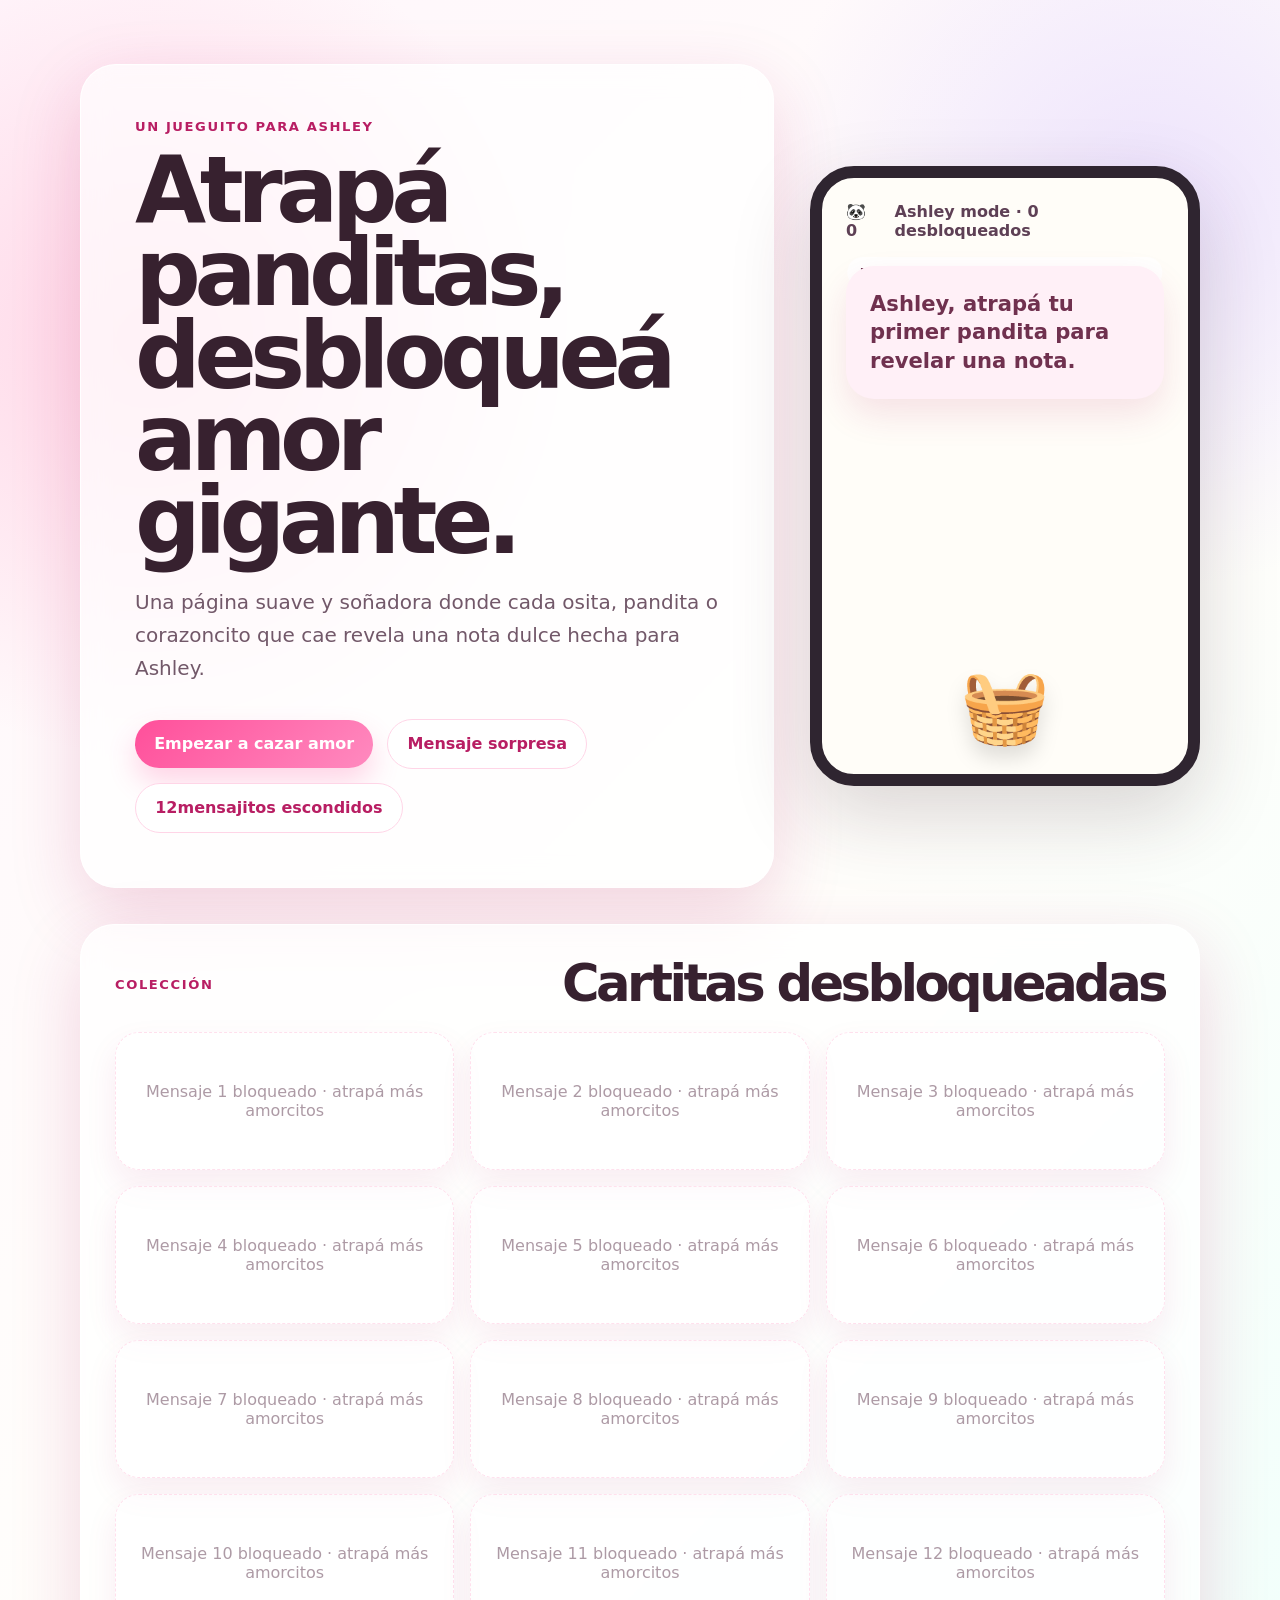
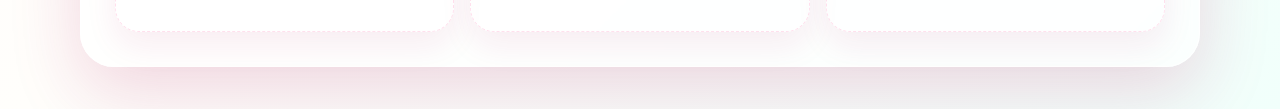
==== index.html @ 13f4b1ed "feat: add Ashley panda love catcher" ====
<!doctype html>
<html lang="es">
<head>
  <meta charset="utf-8" />
  <meta name="viewport" content="width=device-width, initial-scale=1" />
  <meta name="description" content="Un mini juego de amor para Ashley: atrapá panditas, ositas y corazones para descubrir mensajes dulces." />
  <meta name="theme-color" content="#fff6fb" />
  <title>Para Ashley · Panda Love Catcher</title>
  <link rel="stylesheet" href="styles.css" />
</head>
<body>
  <a class="skip-link" href="#game">Saltar al juego</a>

  <main class="page-shell">
    <section class="soft-storybook" aria-labelledby="hero-title">
      <div class="storybook-card storybook-card--intro">
        <p class="eyebrow">Un jueguito para Ashley</p>
        <h1 id="hero-title">Atrapá panditas, desbloqueá amor gigante.</h1>
        <p class="hero-text">
          Una página suave y soñadora donde cada osita, pandita o corazoncito que cae
          revela una nota dulce hecha para Ashley.
        </p>
        <div class="hero-actions" aria-label="Acciones principales">
          <a class="button button--primary" href="#game">Empezar a cazar amor</a>
          <button class="button button--ghost" id="surpriseButton" type="button">Mensaje sorpresa</button>
          <span class="hidden-count"><span id="totalMessages">0</span> mensajitos escondidos</span>
        </div>
      </div>

      <section class="phone-game" id="game" aria-labelledby="game-title">
        <div class="phone-game__hud">
          <span>🐼 <strong id="score">0</strong></span>
          <span>Ashley mode · <strong id="unlocked">0</strong> desbloqueados</span>
        </div>

        <h2 class="sr-only" id="game-title">Juego de atrapar panditas para Ashley</h2>
        <div class="game-stage" id="gameStage" tabindex="0" role="application" aria-label="Juego: usá mouse, dedo o flechas para mover la canasta">
          <p class="stage-hint">Usá el mouse, el dedo o las flechas ← →</p>
          <div class="falling-items" id="fallingItems" aria-hidden="true"></div>
          <div class="message-card" aria-live="polite">
            <p id="currentMessage">Ashley, atrapá tu primer pandita para revelar una nota.</p>
          </div>
          <div class="basket" id="basket" aria-hidden="true">🧺</div>
        </div>
      </section>
    </section>

    <section class="notes" aria-labelledby="notes-title">
      <div class="notes__intro">
        <p class="eyebrow">Colección</p>
        <h2 id="notes-title">Cartitas desbloqueadas</h2>
      </div>
      <ol class="notes-grid" id="notesGrid"></ol>
    </section>
  </main>

  <script src="script.js"></script>
</body>
</html>
---- styles.css ----
:root {
  color-scheme: light;
  --bg: #fff6fb;
  --ink: #37212f;
  --muted: #725869;
  --rose: #ff77ad;
  --rose-dark: #b81e63;
  --cream: #fffdf8;
  --mint: #bcebdc;
  --lavender: #d9c7ff;
  --shadow: 0 24px 70px rgba(184, 30, 99, 0.18);
}

* { box-sizing: border-box; }

html { scroll-behavior: smooth; }

body {
  margin: 0;
  min-height: 100vh;
  font-family: Inter, ui-sans-serif, system-ui, -apple-system, BlinkMacSystemFont, "Segoe UI", sans-serif;
  color: var(--ink);
  background:
    radial-gradient(circle at 12% 20%, rgba(255, 119, 173, 0.28), transparent 26rem),
    radial-gradient(circle at 90% 12%, rgba(217, 199, 255, 0.48), transparent 24rem),
    linear-gradient(135deg, var(--bg), #fffefb 58%, #f1fffb);
}

button,
a { -webkit-tap-highlight-color: transparent; }

button { font: inherit; }

.skip-link {
  position: fixed;
  left: 1rem;
  top: 1rem;
  transform: translateY(-160%);
  z-index: 20;
  border-radius: 999px;
  background: var(--ink);
  color: white;
  padding: 0.75rem 1rem;
  text-decoration: none;
  transition: transform 160ms ease;
}

.skip-link:focus { transform: translateY(0); }

.page-shell {
  width: min(1120px, calc(100vw - 40px));
  margin: 0 auto;
  padding: 64px 0 42px;
}

.soft-storybook {
  display: grid;
  grid-template-columns: minmax(0, 1fr) 390px;
  gap: 36px;
  align-items: center;
}

.storybook-card,
.notes {
  border: 1px solid rgba(255, 255, 255, 0.9);
  background: rgba(255, 255, 255, 0.68);
  box-shadow: var(--shadow);
  backdrop-filter: blur(14px);
}

.storybook-card--intro {
  border-radius: 36px;
  padding: clamp(34px, 6vw, 54px);
}

.eyebrow {
  margin: 0 0 16px;
  color: var(--rose-dark);
  font-size: 0.82rem;
  font-weight: 850;
  letter-spacing: 0.12em;
  text-transform: uppercase;
}

h1,
h2 { margin: 0; letter-spacing: -0.07em; }

h1 {
  max-width: 740px;
  font-size: clamp(3rem, 8vw, 5.75rem);
  line-height: 0.9;
}

h2 {
  font-size: clamp(2rem, 4vw, 3.2rem);
  line-height: 0.96;
}

.hero-text {
  max-width: 650px;
  margin: 22px 0 0;
  color: var(--muted);
  font-size: clamp(1.08rem, 2vw, 1.25rem);
  line-height: 1.65;
}

.hero-actions {
  display: flex;
  gap: 14px;
  flex-wrap: wrap;
  align-items: center;
  margin-top: 34px;
}

.button,
.hidden-count {
  display: inline-flex;
  align-items: center;
  justify-content: center;
  min-height: 48px;
  border-radius: 999px;
  padding: 0.9rem 1.2rem;
  font-weight: 850;
}

.button {
  border: 0;
  cursor: pointer;
  text-decoration: none;
}

.button:focus-visible,
.game-stage:focus-visible {
  outline: 4px solid rgba(255, 119, 173, 0.45);
  outline-offset: 4px;
}

.button--primary {
  color: white;
  background: linear-gradient(135deg, #ff4f9a, #ff8abf);
  box-shadow: 0 14px 28px rgba(255, 79, 154, 0.24);
}

.button--ghost,
.hidden-count {
  color: var(--rose-dark);
  background: white;
  border: 1px solid #ffd5e7;
}

.phone-game {
  min-height: 620px;
  border-radius: 44px;
  background: var(--cream);
  border: 12px solid #2f2530;
  box-shadow: 0 30px 80px rgba(55, 33, 47, 0.18);
  padding: 24px;
  position: relative;
  overflow: hidden;
}

.phone-game__hud {
  display: flex;
  justify-content: space-between;
  gap: 14px;
  color: #5e4055;
  font-weight: 900;
}

.game-stage {
  position: absolute;
  inset: 66px 0 0;
  overflow: hidden;
  touch-action: none;
  user-select: none;
}

.stage-hint {
  position: absolute;
  z-index: 3;
  left: 50%;
  top: 0;
  transform: translateX(-50%);
  width: max-content;
  max-width: calc(100% - 32px);
  border-radius: 999px;
  background: rgba(255, 255, 255, 0.86);
  color: #6b3450;
  padding: 0.5rem 0.78rem;
  font-size: 0.82rem;
  font-weight: 850;
  text-align: center;
}

.message-card {
  position: absolute;
  z-index: 4;
  left: 24px;
  right: 24px;
  top: 22px;
  border-radius: 28px;
  background: #fff0f7;
  color: #70314f;
  padding: 24px;
  box-shadow: 0 16px 35px rgba(184, 30, 99, 0.12);
}

.message-card p {
  margin: 0;
  font-size: 1.32rem;
  font-weight: 850;
  line-height: 1.35;
}

.falling-item {
  position: absolute;
  z-index: 2;
  width: 54px;
  height: 54px;
  display: grid;
  place-items: center;
  font-size: 2.65rem;
  filter: drop-shadow(0 12px 10px rgba(55, 33, 47, 0.12));
  will-change: transform;
}

.basket {
  position: absolute;
  z-index: 5;
  left: 50%;
  bottom: 34px;
  width: 92px;
  height: 76px;
  display: grid;
  place-items: center;
  font-size: 4.5rem;
  transform: translateX(-50%);
  filter: drop-shadow(0 12px 10px rgba(0, 0, 0, 0.12));
}

.notes {
  margin-top: 36px;
  border-radius: 34px;
  padding: clamp(22px, 4vw, 34px);
}

.notes__intro {
  display: flex;
  gap: 20px;
  align-items: end;
  justify-content: space-between;
  margin-bottom: 24px;
}

.notes-grid {
  display: grid;
  grid-template-columns: repeat(3, minmax(0, 1fr));
  gap: 16px;
  padding: 0;
  margin: 0;
  list-style: none;
}

.note-card {
  min-height: 138px;
  border-radius: 24px;
  background: var(--cream);
  border: 1px solid #ffe0ed;
  padding: 18px;
  color: #674459;
  box-shadow: 0 14px 32px rgba(182, 31, 97, 0.08);
}

.note-card__icon {
  display: block;
  font-size: 2rem;
  margin-bottom: 10px;
}

.note-card--locked {
  display: grid;
  place-items: center;
  color: rgba(103, 68, 89, 0.54);
  text-align: center;
  background: rgba(255, 255, 255, 0.52);
  border-style: dashed;
}

.sr-only {
  position: absolute;
  width: 1px;
  height: 1px;
  padding: 0;
  margin: -1px;
  overflow: hidden;
  clip: rect(0, 0, 0, 0);
  white-space: nowrap;
  border: 0;
}

@media (max-width: 900px) {
  .page-shell {
    width: min(100% - 24px, 680px);
    padding: 24px 0 36px;
  }

  .soft-storybook { grid-template-columns: 1fr; }
  .phone-game { min-height: 520px; }
  .notes__intro { align-items: flex-start; flex-direction: column; }
  .notes-grid { grid-template-columns: 1fr; }
}

@media (max-width: 420px) {
  .phone-game { border-width: 8px; padding: 18px; }
  .phone-game__hud { font-size: 0.84rem; }
  .message-card { left: 16px; right: 16px; padding: 18px; }
  .message-card p { font-size: 1.12rem; }
  .stage-hint { display: none; }
}

@media (prefers-reduced-motion: reduce) {
  html { scroll-behavior: auto; }
  .falling-item { transition: none; }
}
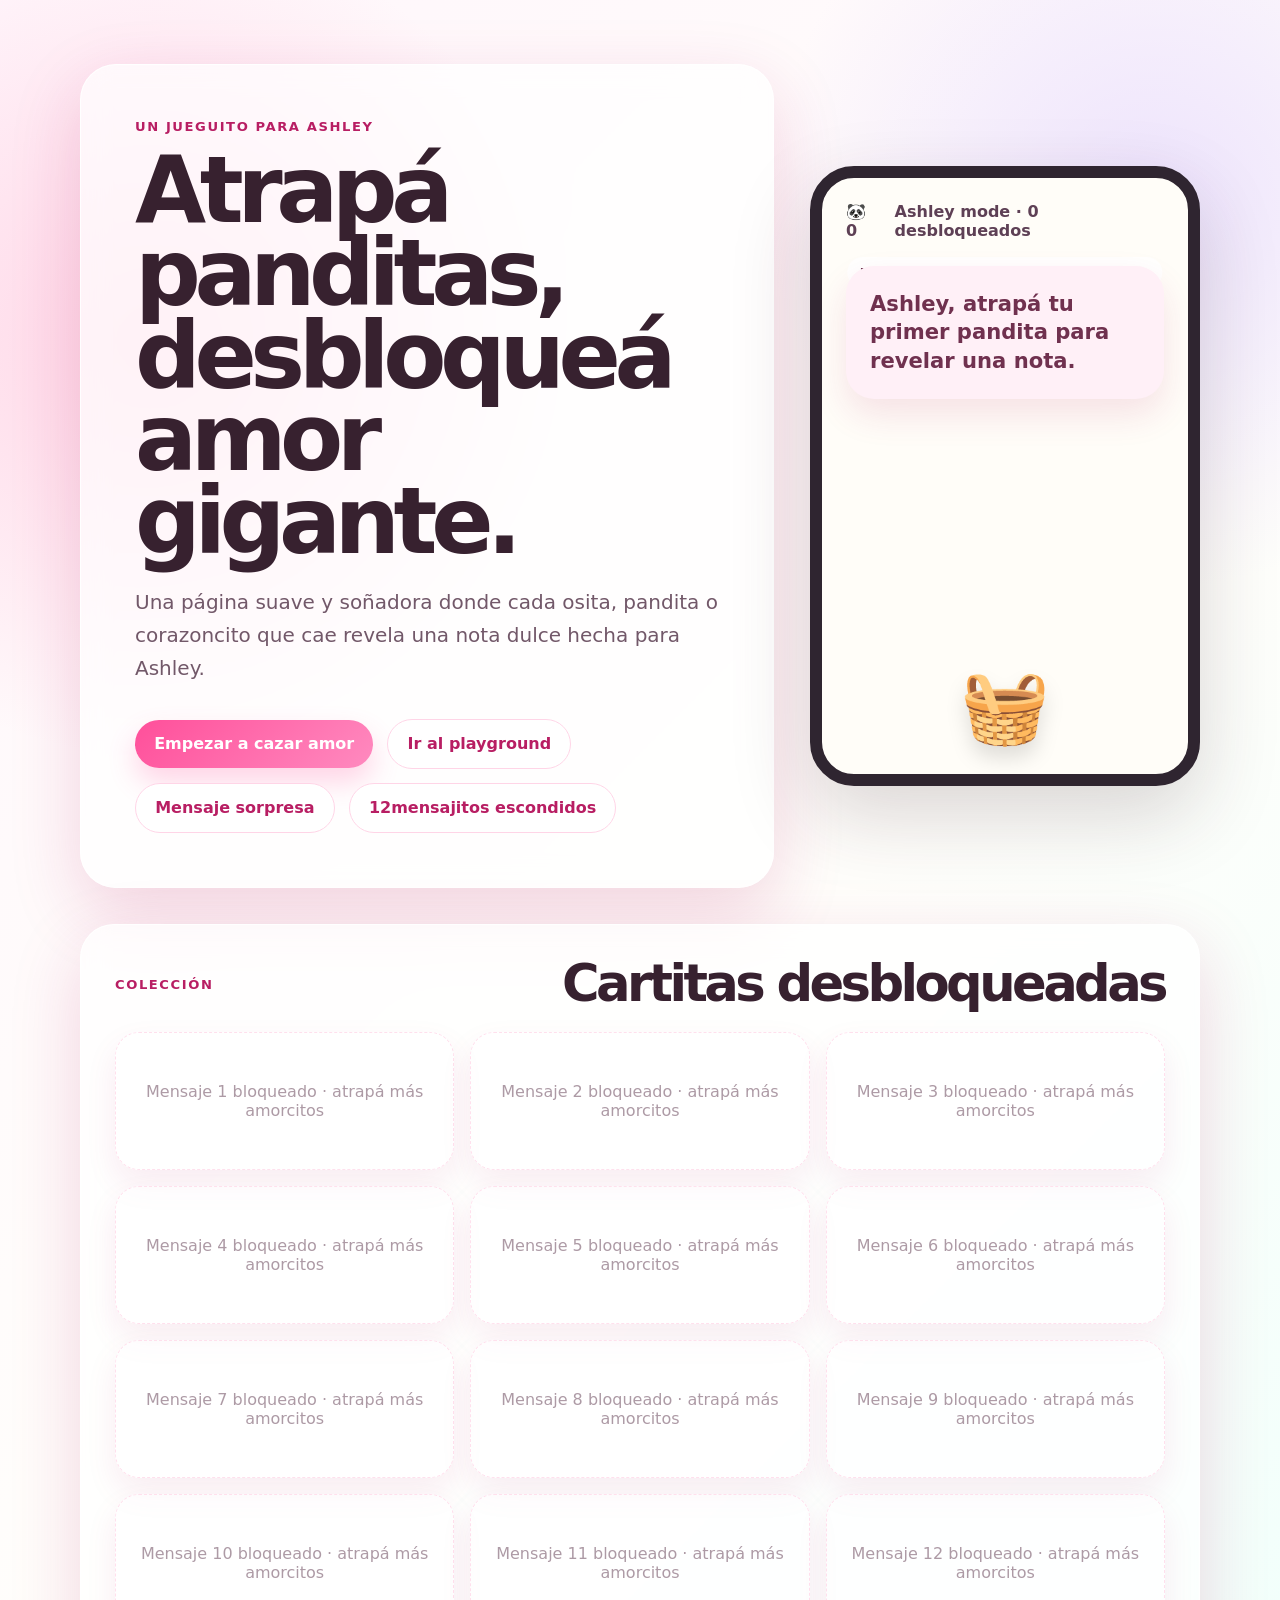
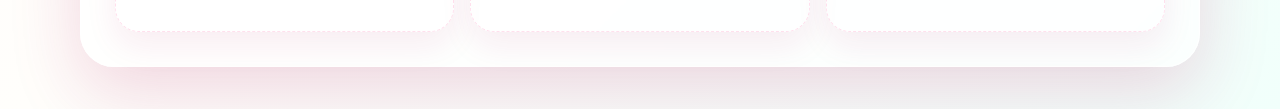
==== commit bb45b213: "feat: add Ashley panda playground" ====
--- a/index.html
+++ b/index.html
@@ -22,6 +22,7 @@
         </p>
         <div class="hero-actions" aria-label="Acciones principales">
           <a class="button button--primary" href="#game">Empezar a cazar amor</a>
+          <a class="button button--ghost" href="playground.html">Ir al playground</a>
           <button class="button button--ghost" id="surpriseButton" type="button">Mensaje sorpresa</button>
           <span class="hidden-count"><span id="totalMessages">0</span> mensajitos escondidos</span>
         </div>
